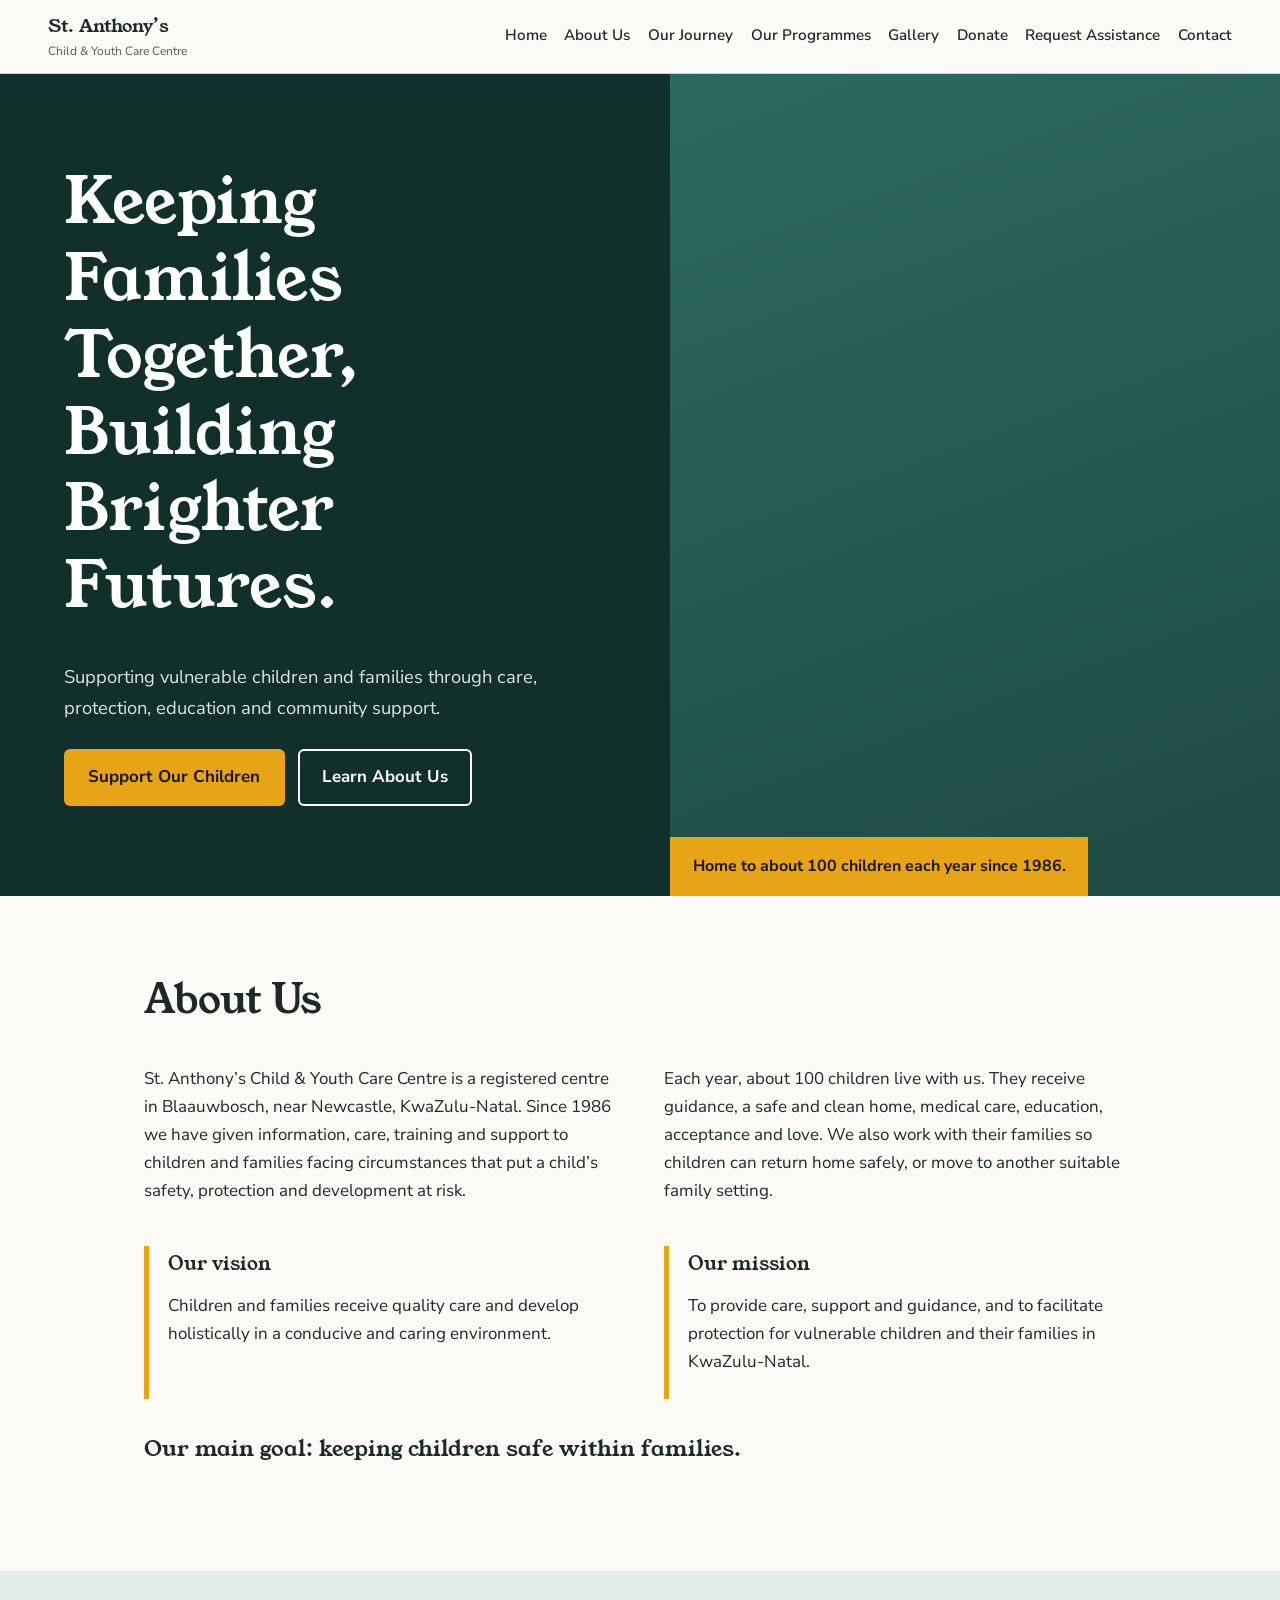
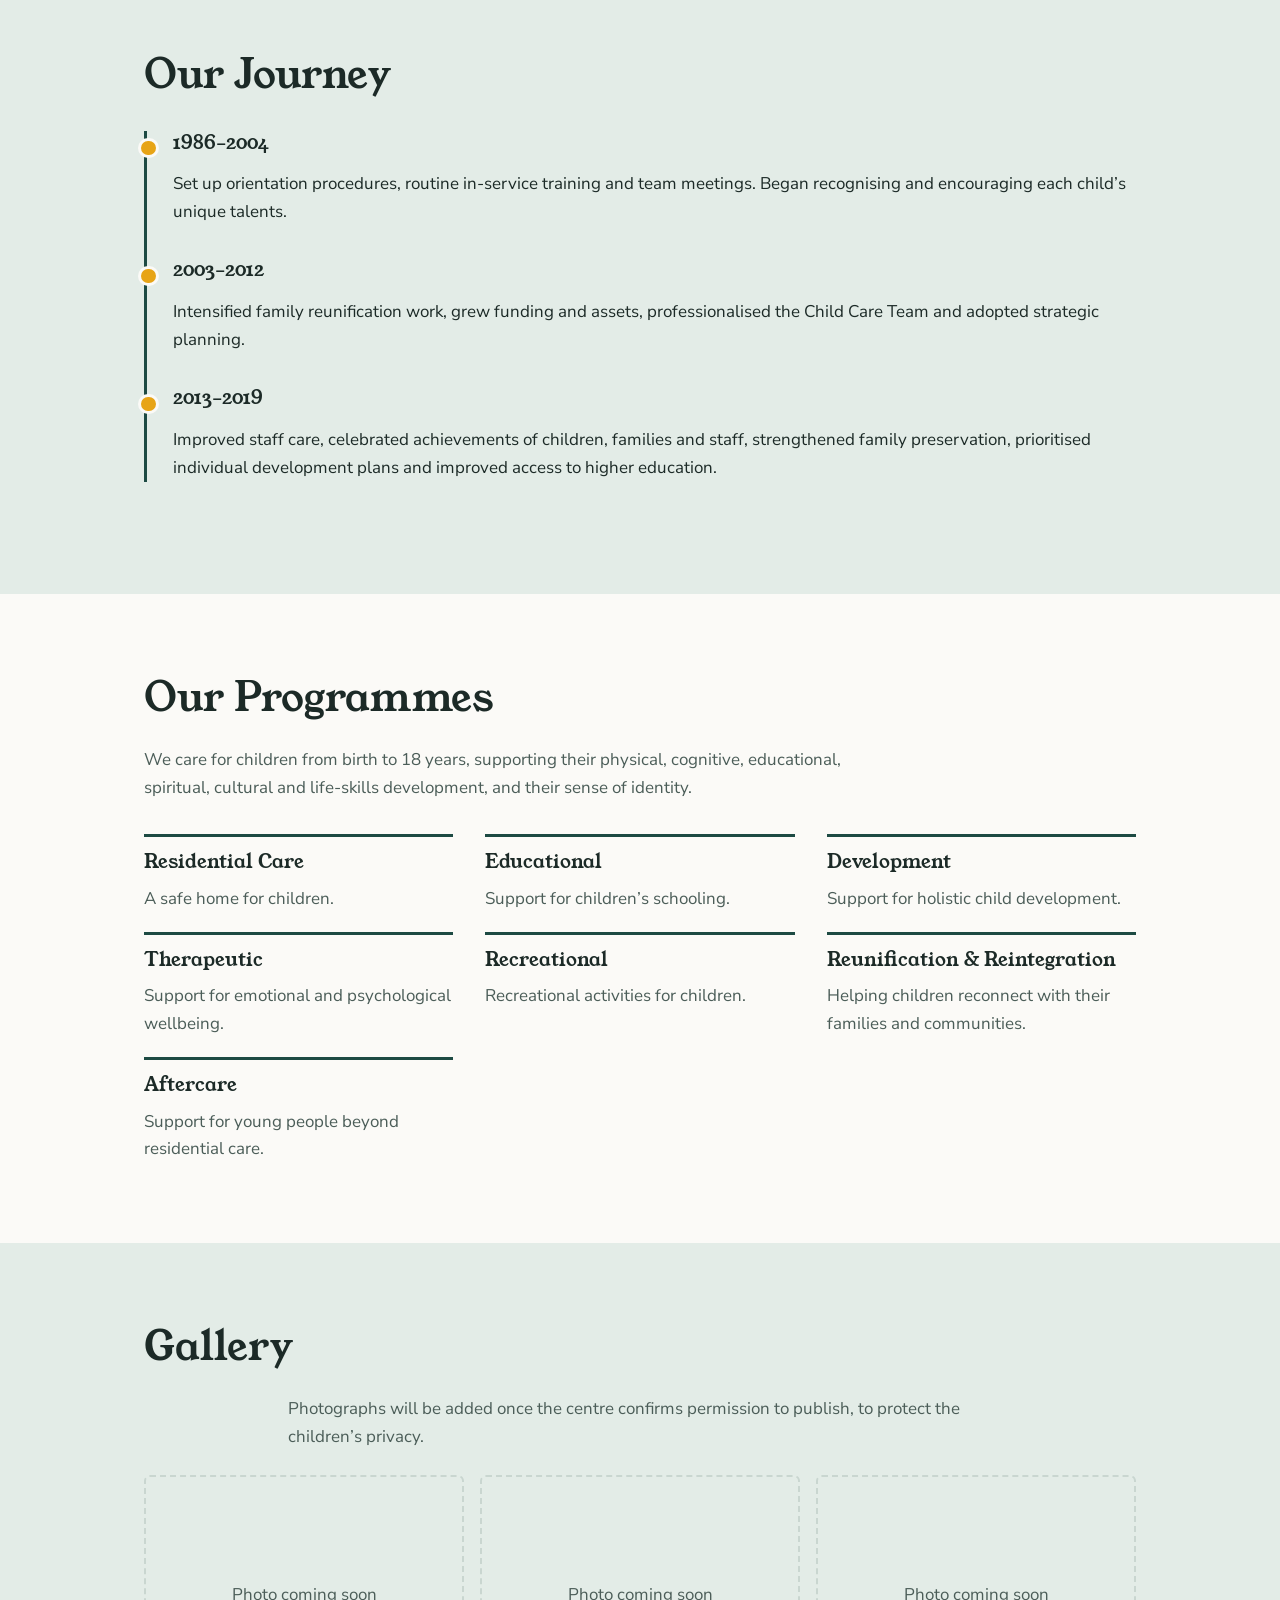
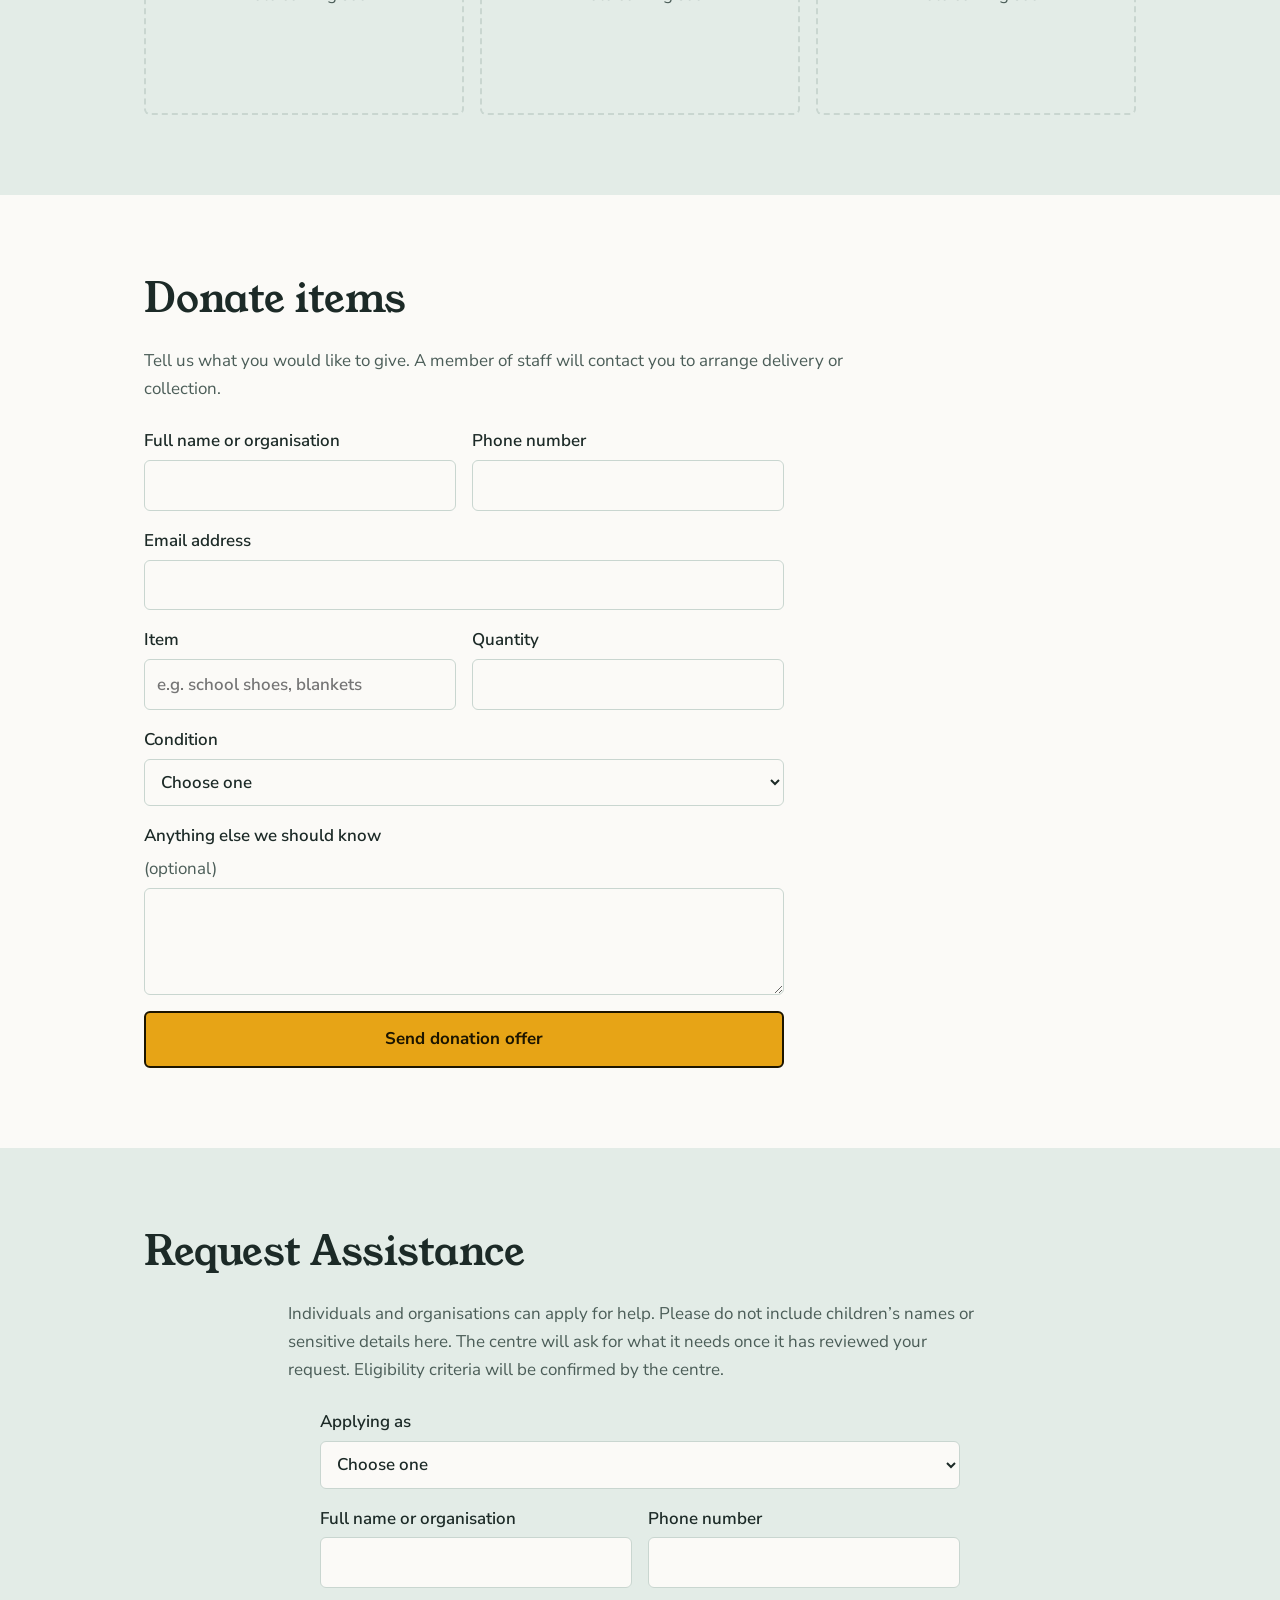
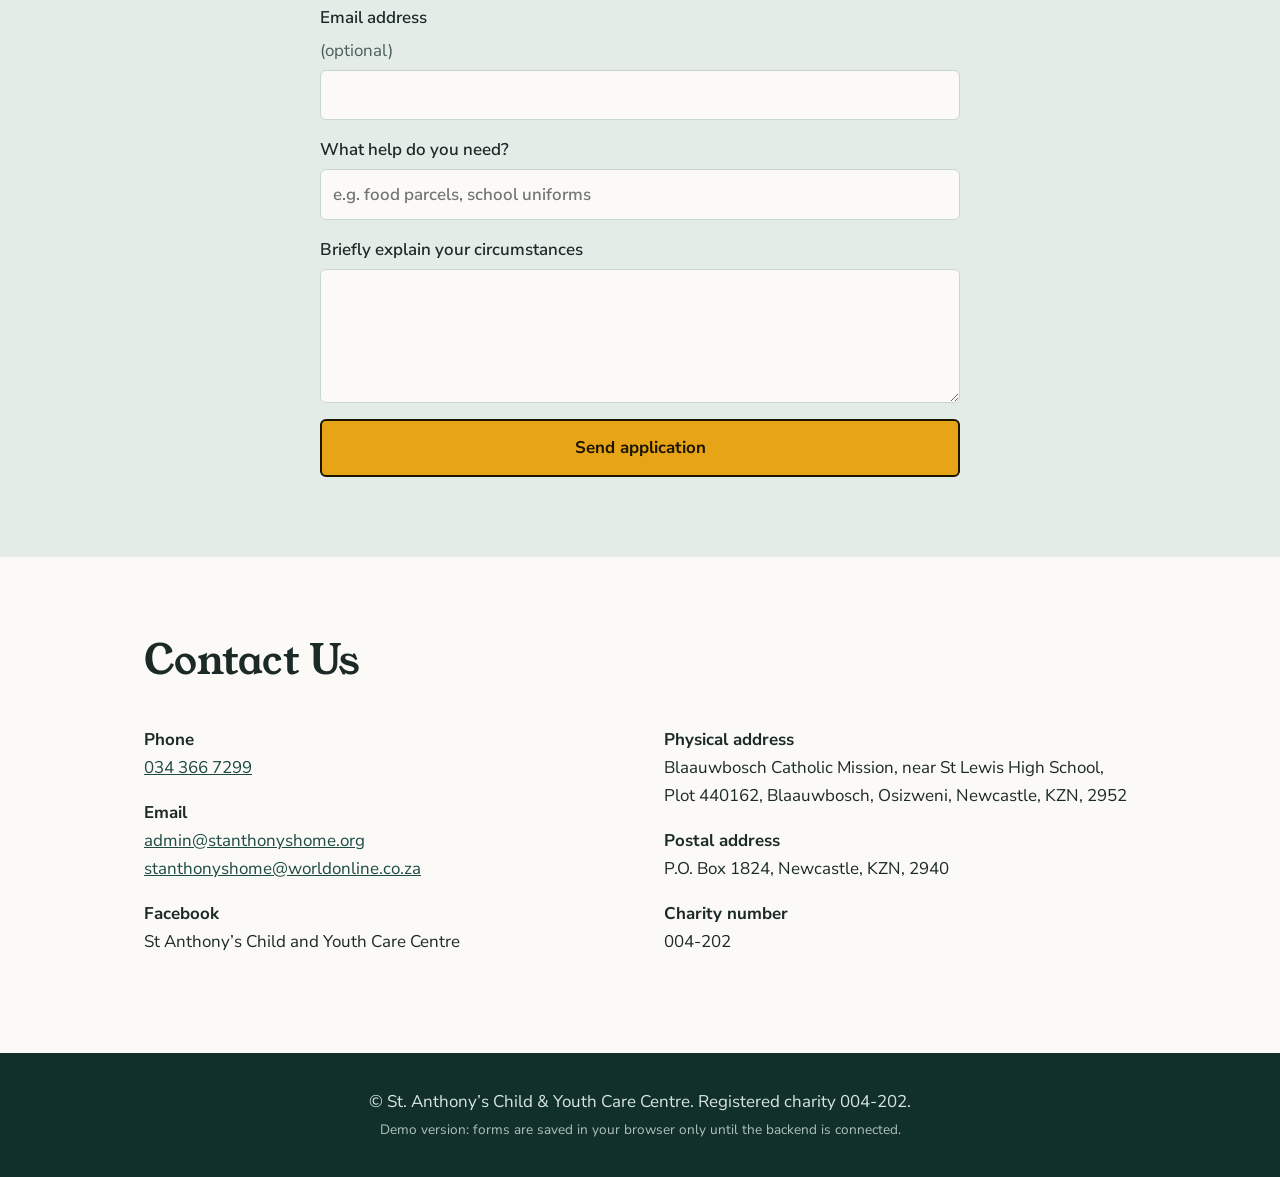
==== index.html @ 373455c6 "Move site files to repo root" ====
<!DOCTYPE html>
<html lang="en">
<head>
<meta charset="UTF-8">
<meta name="viewport" content="width=device-width, initial-scale=1">
<title>St. Anthony’s Child &amp; Youth Care Centre</title>
<meta name="description" content="Supporting vulnerable children and families in Blaauwbosch, KwaZulu-Natal through care, protection, education and community support.">
<link rel="preconnect" href="https://fonts.googleapis.com">
<link rel="preconnect" href="https://fonts.gstatic.com" crossorigin>
<link href="https://fonts.googleapis.com/css2?family=Young+Serif&family=Nunito+Sans:wght@400;600;700&display=swap" rel="stylesheet">
<link rel="stylesheet" href="css/style.css">
</head>
<body>
<a class="skip" href="#main">Skip to content</a>

<header class="site-header">
  <a class="brand" href="#home">St. Anthony’s <span>Child &amp; Youth Care Centre</span></a>
  <button class="nav-toggle" aria-expanded="false" aria-controls="nav">Menu</button>
  <nav id="nav" aria-label="Main">
    <a href="#home">Home</a>
    <a href="#about">About Us</a>
    <a href="#journey">Our Journey</a>
    <a href="#programmes">Our Programmes</a>
    <a href="#gallery">Gallery</a>
    <a href="#donate">Donate</a>
    <a href="#assistance">Request Assistance</a>
    <a href="#contact">Contact</a>
  </nav>
</header>

<main id="main">
<section id="home" class="hero">
  <div class="hero-text">
    <h1>Keeping Families Together, Building Brighter Futures.</h1>
    <p>Supporting vulnerable children and families through care, protection, education and community support.</p>
    <div class="btns">
      <a class="btn primary" href="#donate">Support Our Children</a>
      <a class="btn ghost" href="#about">Learn About Us</a>
    </div>
  </div>
  <div class="hero-photo" role="img" aria-label="Photograph of the centre (placeholder)">
    <img src="images/hero.jpg" alt="Children and staff at St. Anthony’s" onerror="this.remove()">
    <p class="fact">Home to about 100 children each year since 1986.</p>
  </div>
</section>

<section id="about" class="block">
  <h2>About Us</h2>
  <div class="cols">
    <p>St. Anthony’s Child &amp; Youth Care Centre is a registered centre in Blaauwbosch, near Newcastle, KwaZulu-Natal. Since 1986 we have given information, care, training and support to children and families facing circumstances that put a child’s safety, protection and development at risk.</p>
    <p>Each year, about 100 children live with us. They receive guidance, a safe and clean home, medical care, education, acceptance and love. We also work with their families so children can return home safely, or move to another suitable family setting.</p>
  </div>
  <div class="cols two">
    <div class="panel"><h3>Our vision</h3><p>Children and families receive quality care and develop holistically in a conducive and caring environment.</p></div>
    <div class="panel"><h3>Our mission</h3><p>To provide care, support and guidance, and to facilitate protection for vulnerable children and their families in KwaZulu-Natal.</p></div>
  </div>
  <p class="goal">Our main goal: keeping children safe within families.</p>
</section>

<section id="journey" class="block alt">
  <h2>Our Journey</h2>
  <ol class="timeline">
    <li><h3>1986–2004</h3><p>Set up orientation procedures, routine in-service training and team meetings. Began recognising and encouraging each child’s unique talents.</p></li>
    <li><h3>2003–2012</h3><p>Intensified family reunification work, grew funding and assets, professionalised the Child Care Team and adopted strategic planning.</p></li>
    <li><h3>2013–2019</h3><p>Improved staff care, celebrated achievements of children, families and staff, strengthened family preservation, prioritised individual development plans and improved access to higher education.</p></li>
  </ol>
</section>

<section id="programmes" class="block">
  <h2>Our Programmes</h2>
  <p class="lead">We care for children from birth to 18 years, supporting their physical, cognitive, educational, spiritual, cultural and life-skills development, and their sense of identity.</p>
  <ul class="programmes">
    <li><h3>Residential Care</h3><p>A safe home for children.</p></li>
    <li><h3>Educational</h3><p>Support for children’s schooling.</p></li>
    <li><h3>Development</h3><p>Support for holistic child development.</p></li>
    <li><h3>Therapeutic</h3><p>Support for emotional and psychological wellbeing.</p></li>
    <li><h3>Recreational</h3><p>Recreational activities for children.</p></li>
    <li><h3>Reunification &amp; Reintegration</h3><p>Helping children reconnect with their families and communities.</p></li>
    <li><h3>Aftercare</h3><p>Support for young people beyond residential care.</p></li>
  </ul>
</section>

<section id="gallery" class="block alt">
  <h2>Gallery</h2>
  <p class="lead">Photographs will be added once the centre confirms permission to publish, to protect the children’s privacy.</p>
  <div class="gallery">
    <div class="ph">Photo coming soon</div><div class="ph">Photo coming soon</div><div class="ph">Photo coming soon</div>
  </div>
</section>

<section id="donate" class="block">
  <h2>Donate items</h2>
  <p class="lead">Tell us what you would like to give. A member of staff will contact you to arrange delivery or collection.</p>
  <form id="donateForm" class="form" novalidate>
    <div class="row">
      <label>Full name or organisation<input name="name" required autocomplete="name"></label>
      <label>Phone number<input name="phone" type="tel" required autocomplete="tel"></label>
    </div>
    <label>Email address<input name="email" type="email" required autocomplete="email"></label>
    <div class="row">
      <label>Item<input name="item" required placeholder="e.g. school shoes, blankets"></label>
      <label>Quantity<input name="quantity" type="number" min="1" required></label>
    </div>
    <label>Condition
      <select name="condition" required>
        <option value="">Choose one</option><option>New</option><option>Like new</option><option>Good, used</option><option>Fair, used</option>
      </select>
    </label>
    <label>Anything else we should know <span class="opt">(optional)</span><textarea name="notes" rows="3"></textarea></label>
    <p class="error" role="alert" hidden></p>
    <button class="btn primary" type="submit">Send donation offer</button>
  </form>
  <div id="donateDone" class="done" hidden tabindex="-1"></div>
</section>

<section id="assistance" class="block alt">
  <h2>Request Assistance</h2>
  <p class="lead">Individuals and organisations can apply for help. Please do not include children’s names or sensitive details here. The centre will ask for what it needs once it has reviewed your request. Eligibility criteria will be confirmed by the centre.</p>
  <form id="assistForm" class="form" novalidate>
    <label>Applying as
      <select name="type" required><option value="">Choose one</option><option>Individual</option><option>Organisation</option></select>
    </label>
    <div class="row">
      <label>Full name or organisation<input name="name" required></label>
      <label>Phone number<input name="phone" type="tel" required></label>
    </div>
    <label>Email address <span class="opt">(optional)</span><input name="email" type="email"></label>
    <label>What help do you need?<input name="need" required placeholder="e.g. food parcels, school uniforms"></label>
    <label>Briefly explain your circumstances<textarea name="circumstances" rows="4" required></textarea></label>
    <p class="error" role="alert" hidden></p>
    <button class="btn primary" type="submit">Send application</button>
  </form>
  <div id="assistDone" class="done" hidden tabindex="-1"></div>
</section>

<section id="contact" class="block">
  <h2>Contact Us</h2>
  <div class="cols two">
    <div>
      <p><strong>Phone</strong><br><a href="tel:+27343667299">034 366 7299</a></p>
      <p><strong>Email</strong><br><a href="mailto:admin@stanthonyshome.org">admin@stanthonyshome.org</a><br><a href="mailto:stanthonyshome@worldonline.co.za">stanthonyshome@worldonline.co.za</a></p>
      <p><strong>Facebook</strong><br>St Anthony’s Child and Youth Care Centre</p>
    </div>
    <div>
      <p><strong>Physical address</strong><br>Blaauwbosch Catholic Mission, near St Lewis High School, Plot 440162, Blaauwbosch, Osizweni, Newcastle, KZN, 2952</p>
      <p><strong>Postal address</strong><br>P.O. Box 1824, Newcastle, KZN, 2940</p>
      <p><strong>Charity number</strong><br>004-202</p>
    </div>
  </div>
</section>
</main>

<footer class="site-footer">
  <p>© St. Anthony’s Child &amp; Youth Care Centre. Registered charity 004-202.</p>
  <p class="small">Demo version: forms are saved in your browser only until the backend is connected.</p>
</footer>
<script src="js/main.js"></script>
</body>
</html>
---- css/style.css ----
:root{
  --green:#1d4a43; --green-dk:#12302b; --gold:#e7a416; --paper:#fbfaf7; --sage:#e3ece7;
  --ink:#1c2a27; --muted:#4b5d58; --line:#c9d6d0; --err:#a3261f;
}
@media (prefers-color-scheme:dark){
  :root{--paper:#14201e; --sage:#1a2b28; --ink:#eaf1ee; --muted:#a9bbb5; --line:#33504a; --green:#7fc4b4; --green-dk:#0d1a18; --err:#ff9a92}
}
*{box-sizing:border-box}
html{scroll-behavior:smooth;scroll-padding-top:4.5rem}
body{margin:0;font-family:"Nunito Sans",system-ui,sans-serif;font-size:1.06rem;line-height:1.65;background:var(--paper);color:var(--ink)}
h1,h2,h3{font-family:"Young Serif",Georgia,serif;font-weight:400;line-height:1.2;margin:0 0 .6em}
h2{font-size:clamp(1.8rem,4vw,2.5rem)}
h3{font-size:1.2rem}
a{color:var(--green)}
:focus-visible{outline:3px solid var(--gold);outline-offset:2px}
.skip{position:absolute;left:-999px}.skip:focus{left:1rem;top:1rem;background:#fff;color:#000;padding:.5rem;z-index:99}

.site-header{position:sticky;top:0;z-index:10;display:flex;align-items:center;justify-content:space-between;flex-wrap:wrap;gap:.5rem;padding:.7rem clamp(1rem,4vw,3rem);background:var(--paper);border-bottom:1px solid var(--line)}
.brand{font-family:"Young Serif",serif;text-decoration:none;color:var(--ink);font-size:1.15rem}
.brand span{display:block;font-family:"Nunito Sans",sans-serif;font-size:.75rem;color:var(--muted)}
nav{display:flex;gap:1.1rem;flex-wrap:wrap}
nav a{text-decoration:none;color:var(--ink);font-weight:600;font-size:.95rem;padding:.2rem 0;border-bottom:2px solid transparent}
nav a:hover{border-color:var(--gold)}
.nav-toggle{display:none;background:none;border:1px solid var(--line);color:var(--ink);padding:.4rem .8rem;border-radius:6px;font:inherit}
@media(max-width:860px){
  .nav-toggle{display:block}
  nav{display:none;width:100%;flex-direction:column;gap:.4rem;padding:.5rem 0}
  nav.open{display:flex}
}

.hero{display:grid;grid-template-columns:1.1fr 1fr;min-height:70vh;background:var(--green-dk);color:#fff}
.hero-text{padding:clamp(2rem,7vw,6rem) clamp(1.2rem,5vw,4rem);align-self:center}
.hero h1{font-size:clamp(2.2rem,5.5vw,4rem);color:#fff}
.hero p{max-width:34rem;color:#d7e6e0;font-size:1.15rem}
.btns{display:flex;gap:.8rem;flex-wrap:wrap;margin-top:1.6rem}
.hero-photo{position:relative;background:linear-gradient(160deg,#2c6a5f,#1d4a43);min-height:18rem;display:flex;align-items:flex-end}
.hero-photo img{position:absolute;inset:0;width:100%;height:100%;object-fit:cover}
.fact{position:relative;margin:0;padding:1rem 1.4rem;background:var(--gold);color:#1c1500!important;font-weight:700;font-size:1rem!important;max-width:none!important}
@media(max-width:860px){.hero{grid-template-columns:1fr}.hero-photo{min-height:14rem}}

.btn{display:inline-block;padding:.8rem 1.4rem;border-radius:6px;font:inherit;font-weight:700;text-decoration:none;cursor:pointer;border:2px solid transparent}
.btn.primary{background:var(--gold);color:#1c1500}
.btn.primary:hover{background:#f2b52f}
.btn.ghost{border-color:#fff;color:#fff}
.btn.ghost:hover{background:rgba(255,255,255,.12)}
.form .btn.primary,.done .btn.primary{border-color:#1c1500}

.block{padding:clamp(2.5rem,7vw,5rem) clamp(1.2rem,5vw,4rem);max-width:70rem;margin:0 auto}
.alt{max-width:none;background:var(--sage)}
.alt>*{max-width:62rem;margin-left:auto;margin-right:auto}
.lead{max-width:44rem;color:var(--muted)}
.cols{display:grid;gap:1.5rem 3rem;grid-template-columns:1fr 1fr}
.cols.two{margin-top:1.5rem}
@media(max-width:760px){.cols{grid-template-columns:1fr}}
.panel{border-left:5px solid var(--gold);padding:.4rem 0 .4rem 1.2rem}
.goal{font-family:"Young Serif",serif;font-size:1.4rem;margin-top:2rem}

.timeline{list-style:none;margin:2rem auto 0;padding:0 0 0 1.6rem;border-left:3px solid var(--green)}
.timeline li{position:relative;margin-bottom:2rem}
.timeline li::before{content:"";position:absolute;left:-2.15rem;top:.45rem;width:.9rem;height:.9rem;border-radius:50%;background:var(--gold);border:3px solid var(--paper)}

.programmes{list-style:none;padding:0;margin:2rem 0 0;display:grid;grid-template-columns:repeat(auto-fit,minmax(15rem,1fr));gap:1.2rem 2rem}
.programmes li{border-top:3px solid var(--green);padding-top:.8rem}
.programmes p{margin:0;color:var(--muted)}

.gallery{display:grid;grid-template-columns:repeat(auto-fit,minmax(14rem,1fr));gap:1rem;margin-top:1.5rem}
.ph{aspect-ratio:4/3;display:grid;place-items:center;border:2px dashed var(--line);color:var(--muted);border-radius:6px}

.form{display:grid;gap:1rem;max-width:40rem;margin-top:1.5rem}
.row{display:grid;grid-template-columns:1fr 1fr;gap:1rem}
@media(max-width:600px){.row{grid-template-columns:1fr}}
label{display:grid;gap:.3rem;font-weight:600}
.opt{font-weight:400;color:var(--muted)}
input,select,textarea{font:inherit;padding:.65rem .75rem;border:1.5px solid var(--line);border-radius:6px;background:var(--paper);color:var(--ink);width:100%}
input[aria-invalid=true],select[aria-invalid=true],textarea[aria-invalid=true]{border-color:var(--err)}
.error{color:var(--err);font-weight:600;margin:0}
.done{max-width:40rem;margin-top:1.5rem;padding:1.2rem 1.4rem;border-left:5px solid var(--green);background:var(--paper)}
.done .btn{margin-top:.5rem}

.site-footer{background:var(--green-dk);color:#d7e6e0;text-align:center;padding:2rem 1rem}
.site-footer p{margin:.2rem 0}.small{font-size:.85rem;opacity:.8}
@media(prefers-reduced-motion:reduce){html{scroll-behavior:auto}}
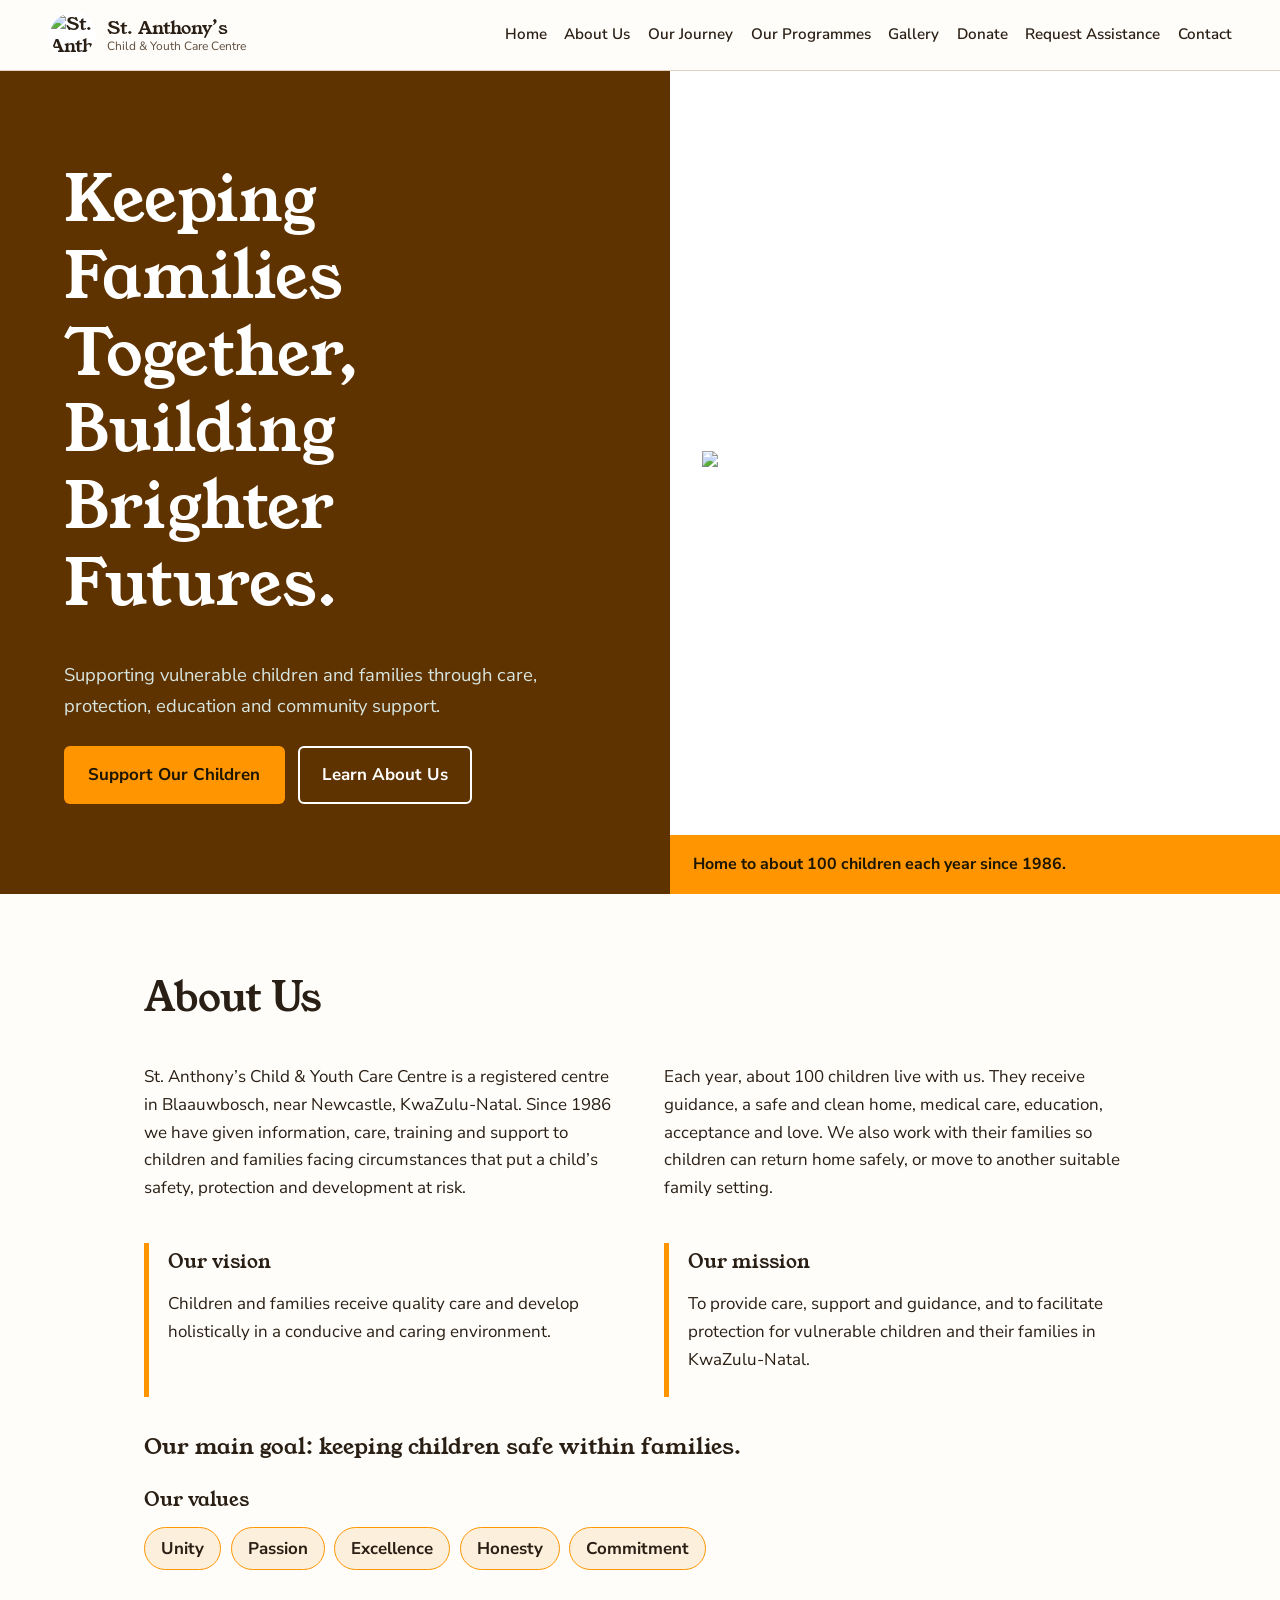
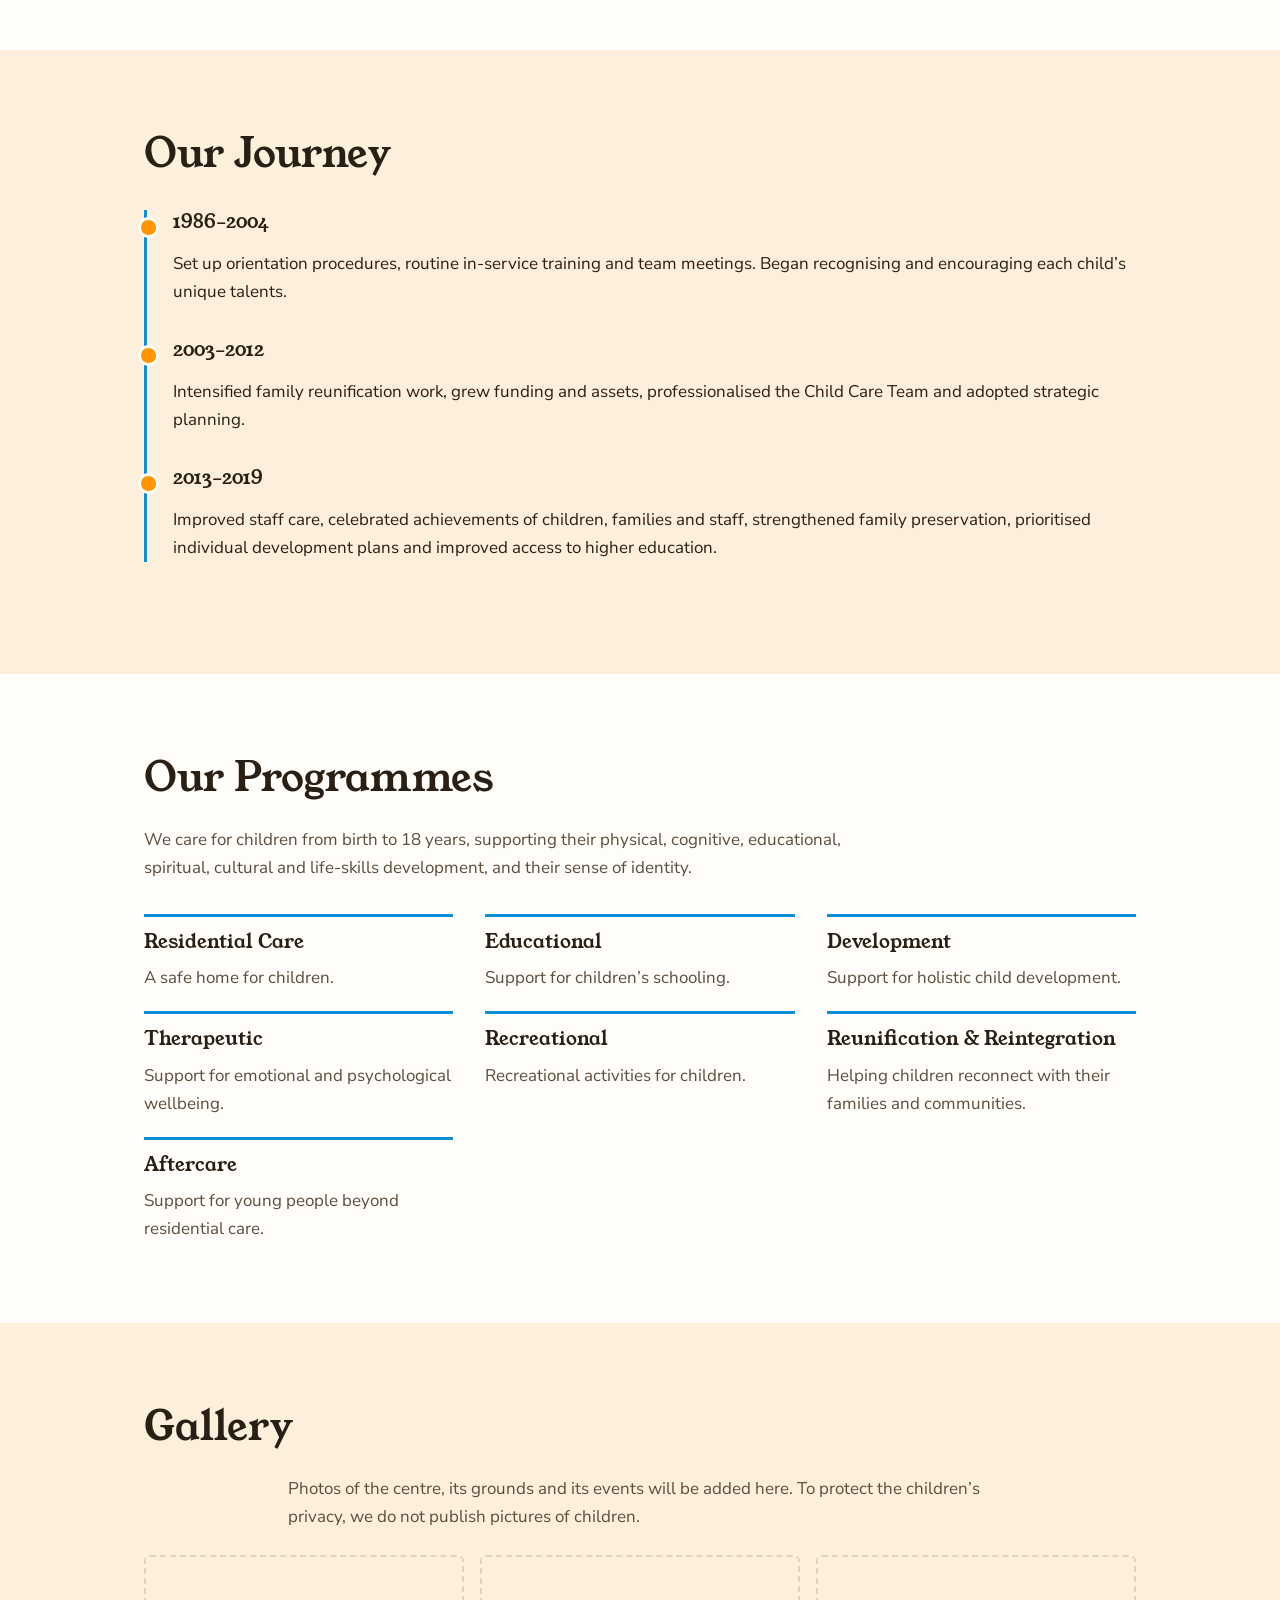
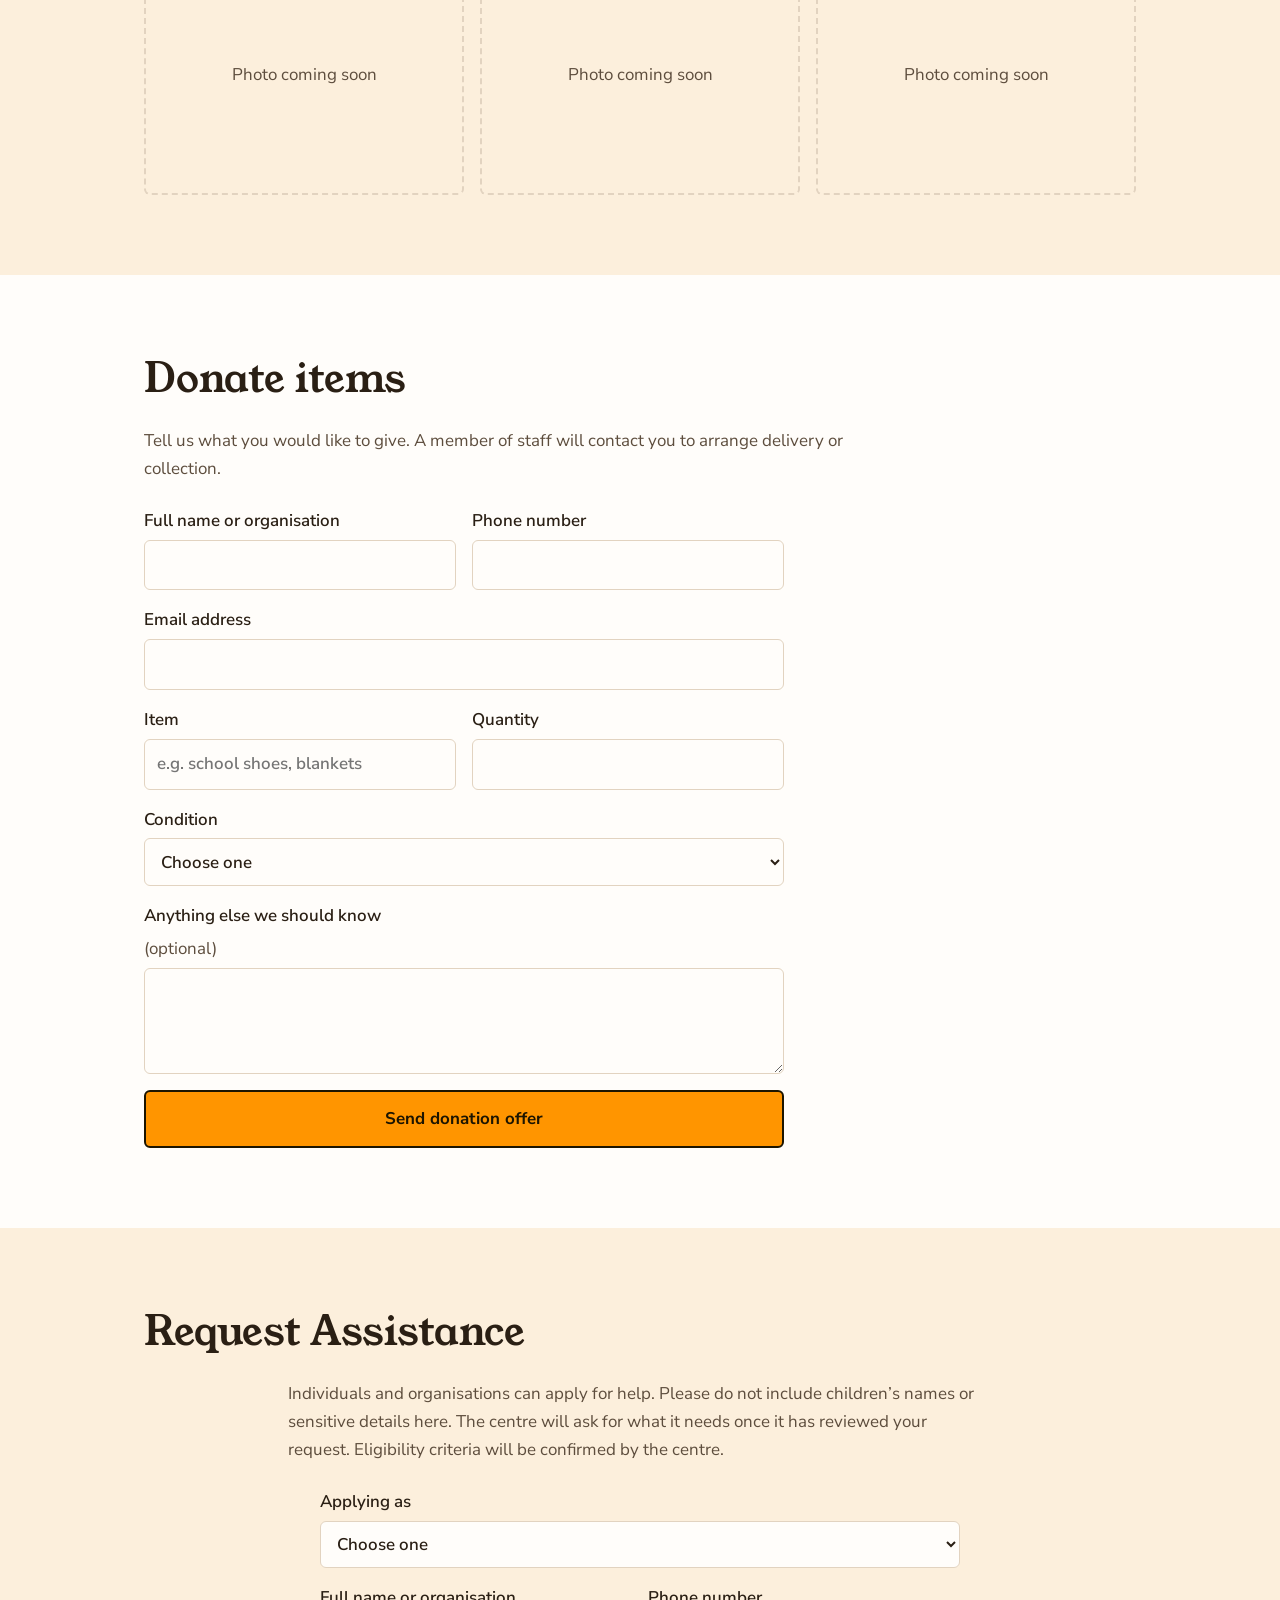
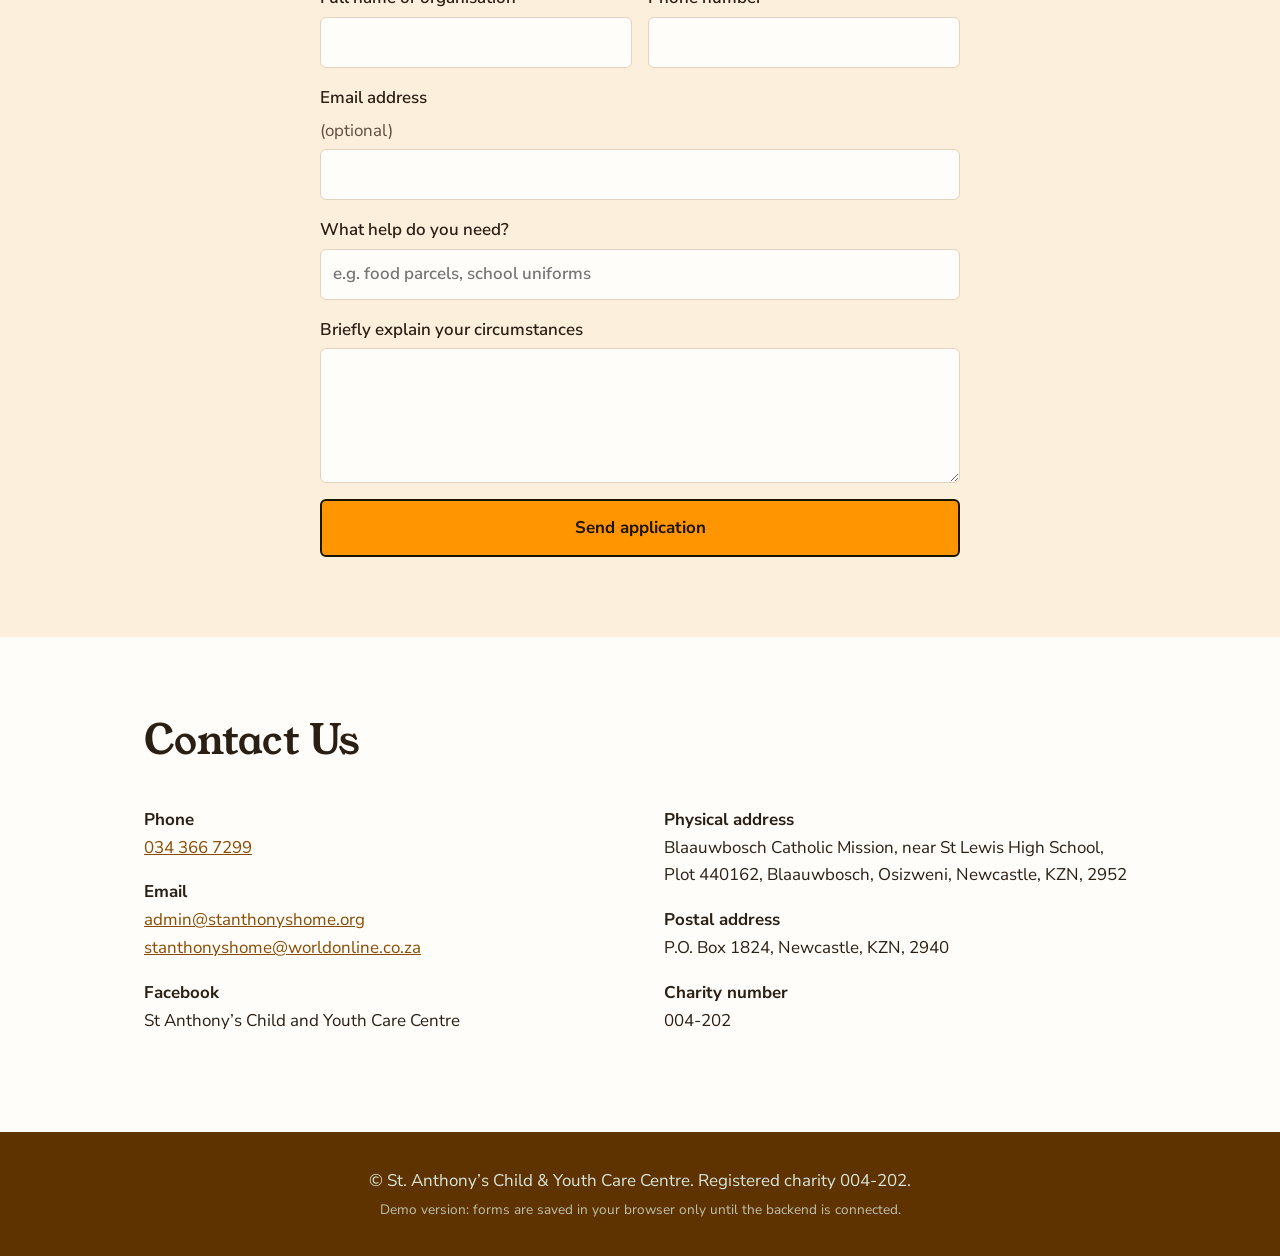
==== commit 61f347b8: "Add logo, brand colours and values" ====
--- a/index.html
+++ b/index.html
@@ -8,13 +8,14 @@
 <link rel="preconnect" href="https://fonts.googleapis.com">
 <link rel="preconnect" href="https://fonts.gstatic.com" crossorigin>
 <link href="https://fonts.googleapis.com/css2?family=Young+Serif&family=Nunito+Sans:wght@400;600;700&display=swap" rel="stylesheet">
+<link rel="icon" href="images/logo.png">
 <link rel="stylesheet" href="css/style.css">
 </head>
 <body>
 <a class="skip" href="#main">Skip to content</a>
 
 <header class="site-header">
-  <a class="brand" href="#home">St. Anthony’s <span>Child &amp; Youth Care Centre</span></a>
+  <a class="brand" href="#home"><img src="images/logo.png" alt="St. Anthony’s logo"><span>St. Anthony’s <small>Child &amp; Youth Care Centre</small></span></a>
   <button class="nav-toggle" aria-expanded="false" aria-controls="nav">Menu</button>
   <nav id="nav" aria-label="Main">
     <a href="#home">Home</a>
@@ -38,8 +39,8 @@
       <a class="btn ghost" href="#about">Learn About Us</a>
     </div>
   </div>
-  <div class="hero-photo" role="img" aria-label="Photograph of the centre (placeholder)">
-    <img src="images/hero.jpg" alt="Children and staff at St. Anthony’s" onerror="this.remove()">
+  <div class="hero-photo">
+    <img src="images/logo.png" alt="St. Anthony’s Child &amp; Youth Care Centre logo">
     <p class="fact">Home to about 100 children each year since 1986.</p>
   </div>
 </section>
@@ -55,6 +56,8 @@
     <div class="panel"><h3>Our mission</h3><p>To provide care, support and guidance, and to facilitate protection for vulnerable children and their families in KwaZulu-Natal.</p></div>
   </div>
   <p class="goal">Our main goal: keeping children safe within families.</p>
+  <h3>Our values</h3>
+  <ul class="values"><li>Unity</li><li>Passion</li><li>Excellence</li><li>Honesty</li><li>Commitment</li></ul>
 </section>
 
 <section id="journey" class="block alt">
@@ -82,7 +85,7 @@
 
 <section id="gallery" class="block alt">
   <h2>Gallery</h2>
-  <p class="lead">Photographs will be added once the centre confirms permission to publish, to protect the children’s privacy.</p>
+  <p class="lead">Photos of the centre, its grounds and its events will be added here. To protect the children’s privacy, we do not publish pictures of children.</p>
   <div class="gallery">
     <div class="ph">Photo coming soon</div><div class="ph">Photo coming soon</div><div class="ph">Photo coming soon</div>
   </div>
@@ -156,4 +159,4 @@
 </footer>
 <script src="js/main.js"></script>
 </body>
-</html>
+</html>
--- a/css/style.css
+++ b/css/style.css
@@ -1,9 +1,9 @@
 :root{
-  --green:#1d4a43; --green-dk:#12302b; --gold:#e7a416; --paper:#fbfaf7; --sage:#e3ece7;
-  --ink:#1c2a27; --muted:#4b5d58; --line:#c9d6d0; --err:#a3261f;
+  --green:#8a4b00; --green-dk:#5f3300; --gold:#ff9500; --blue:#0b8fd6; --paper:#fffdfa; --sage:#fcefdc;
+  --ink:#2a1f14; --muted:#5d4d3d; --line:#e2d3c0; --err:#a3261f;
 }
 @media (prefers-color-scheme:dark){
-  :root{--paper:#14201e; --sage:#1a2b28; --ink:#eaf1ee; --muted:#a9bbb5; --line:#33504a; --green:#7fc4b4; --green-dk:#0d1a18; --err:#ff9a92}
+  :root{--paper:#1c150e; --sage:#2a2016; --ink:#f6ede2; --muted:#c9b8a3; --line:#4a3a29; --green:#ffb54d; --green-dk:#120c06; --blue:#5cc0f5; --err:#ff9a92}
 }
 *{box-sizing:border-box}
 html{scroll-behavior:smooth;scroll-padding-top:4.5rem}
@@ -16,8 +16,9 @@
 .skip{position:absolute;left:-999px}.skip:focus{left:1rem;top:1rem;background:#fff;color:#000;padding:.5rem;z-index:99}
 
 .site-header{position:sticky;top:0;z-index:10;display:flex;align-items:center;justify-content:space-between;flex-wrap:wrap;gap:.5rem;padding:.7rem clamp(1rem,4vw,3rem);background:var(--paper);border-bottom:1px solid var(--line)}
-.brand{font-family:"Young Serif",serif;text-decoration:none;color:var(--ink);font-size:1.15rem}
-.brand span{display:block;font-family:"Nunito Sans",sans-serif;font-size:.75rem;color:var(--muted)}
+.brand{display:flex;align-items:center;gap:.7rem;font-family:"Young Serif",serif;text-decoration:none;color:var(--ink);font-size:1.15rem;line-height:1.2}
+.brand img{width:48px;height:48px;object-fit:contain;background:#fff;border-radius:50%;padding:2px}
+.brand small{display:block;font-family:"Nunito Sans",sans-serif;font-size:.75rem;color:var(--muted)}
 nav{display:flex;gap:1.1rem;flex-wrap:wrap}
 nav a{text-decoration:none;color:var(--ink);font-weight:600;font-size:.95rem;padding:.2rem 0;border-bottom:2px solid transparent}
 nav a:hover{border-color:var(--gold)}
@@ -33,8 +34,8 @@
 .hero h1{font-size:clamp(2.2rem,5.5vw,4rem);color:#fff}
 .hero p{max-width:34rem;color:#d7e6e0;font-size:1.15rem}
 .btns{display:flex;gap:.8rem;flex-wrap:wrap;margin-top:1.6rem}
-.hero-photo{position:relative;background:linear-gradient(160deg,#2c6a5f,#1d4a43);min-height:18rem;display:flex;align-items:flex-end}
-.hero-photo img{position:absolute;inset:0;width:100%;height:100%;object-fit:cover}
+.hero-photo{position:relative;background:#fff;min-height:18rem;display:flex;flex-direction:column;justify-content:flex-end}
+.hero-photo img{flex:1;min-height:0;width:100%;max-height:26rem;object-fit:contain;padding:2rem}
 .fact{position:relative;margin:0;padding:1rem 1.4rem;background:var(--gold);color:#1c1500!important;font-weight:700;font-size:1rem!important;max-width:none!important}
 @media(max-width:860px){.hero{grid-template-columns:1fr}.hero-photo{min-height:14rem}}
 
@@ -55,12 +56,12 @@
 .panel{border-left:5px solid var(--gold);padding:.4rem 0 .4rem 1.2rem}
 .goal{font-family:"Young Serif",serif;font-size:1.4rem;margin-top:2rem}
 
-.timeline{list-style:none;margin:2rem auto 0;padding:0 0 0 1.6rem;border-left:3px solid var(--green)}
+.timeline{list-style:none;margin:2rem auto 0;padding:0 0 0 1.6rem;border-left:3px solid var(--blue)}
 .timeline li{position:relative;margin-bottom:2rem}
 .timeline li::before{content:"";position:absolute;left:-2.15rem;top:.45rem;width:.9rem;height:.9rem;border-radius:50%;background:var(--gold);border:3px solid var(--paper)}
 
 .programmes{list-style:none;padding:0;margin:2rem 0 0;display:grid;grid-template-columns:repeat(auto-fit,minmax(15rem,1fr));gap:1.2rem 2rem}
-.programmes li{border-top:3px solid var(--green);padding-top:.8rem}
+.programmes li{border-top:3px solid var(--blue);padding-top:.8rem}
 .programmes p{margin:0;color:var(--muted)}
 
 .gallery{display:grid;grid-template-columns:repeat(auto-fit,minmax(14rem,1fr));gap:1rem;margin-top:1.5rem}
@@ -77,6 +78,9 @@
 .done{max-width:40rem;margin-top:1.5rem;padding:1.2rem 1.4rem;border-left:5px solid var(--green);background:var(--paper)}
 .done .btn{margin-top:.5rem}
 
+.values{list-style:none;display:flex;flex-wrap:wrap;gap:.6rem;padding:0;margin:1rem 0 0}
+.values li{padding:.4rem 1rem;border-radius:999px;background:var(--sage);border:1.5px solid var(--gold);font-weight:700}
+.alt .values li{background:var(--paper)}
 .site-footer{background:var(--green-dk);color:#d7e6e0;text-align:center;padding:2rem 1rem}
 .site-footer p{margin:.2rem 0}.small{font-size:.85rem;opacity:.8}
-@media(prefers-reduced-motion:reduce){html{scroll-behavior:auto}}
+@media(prefers-reduced-motion:reduce){html{scroll-behavior:auto}}
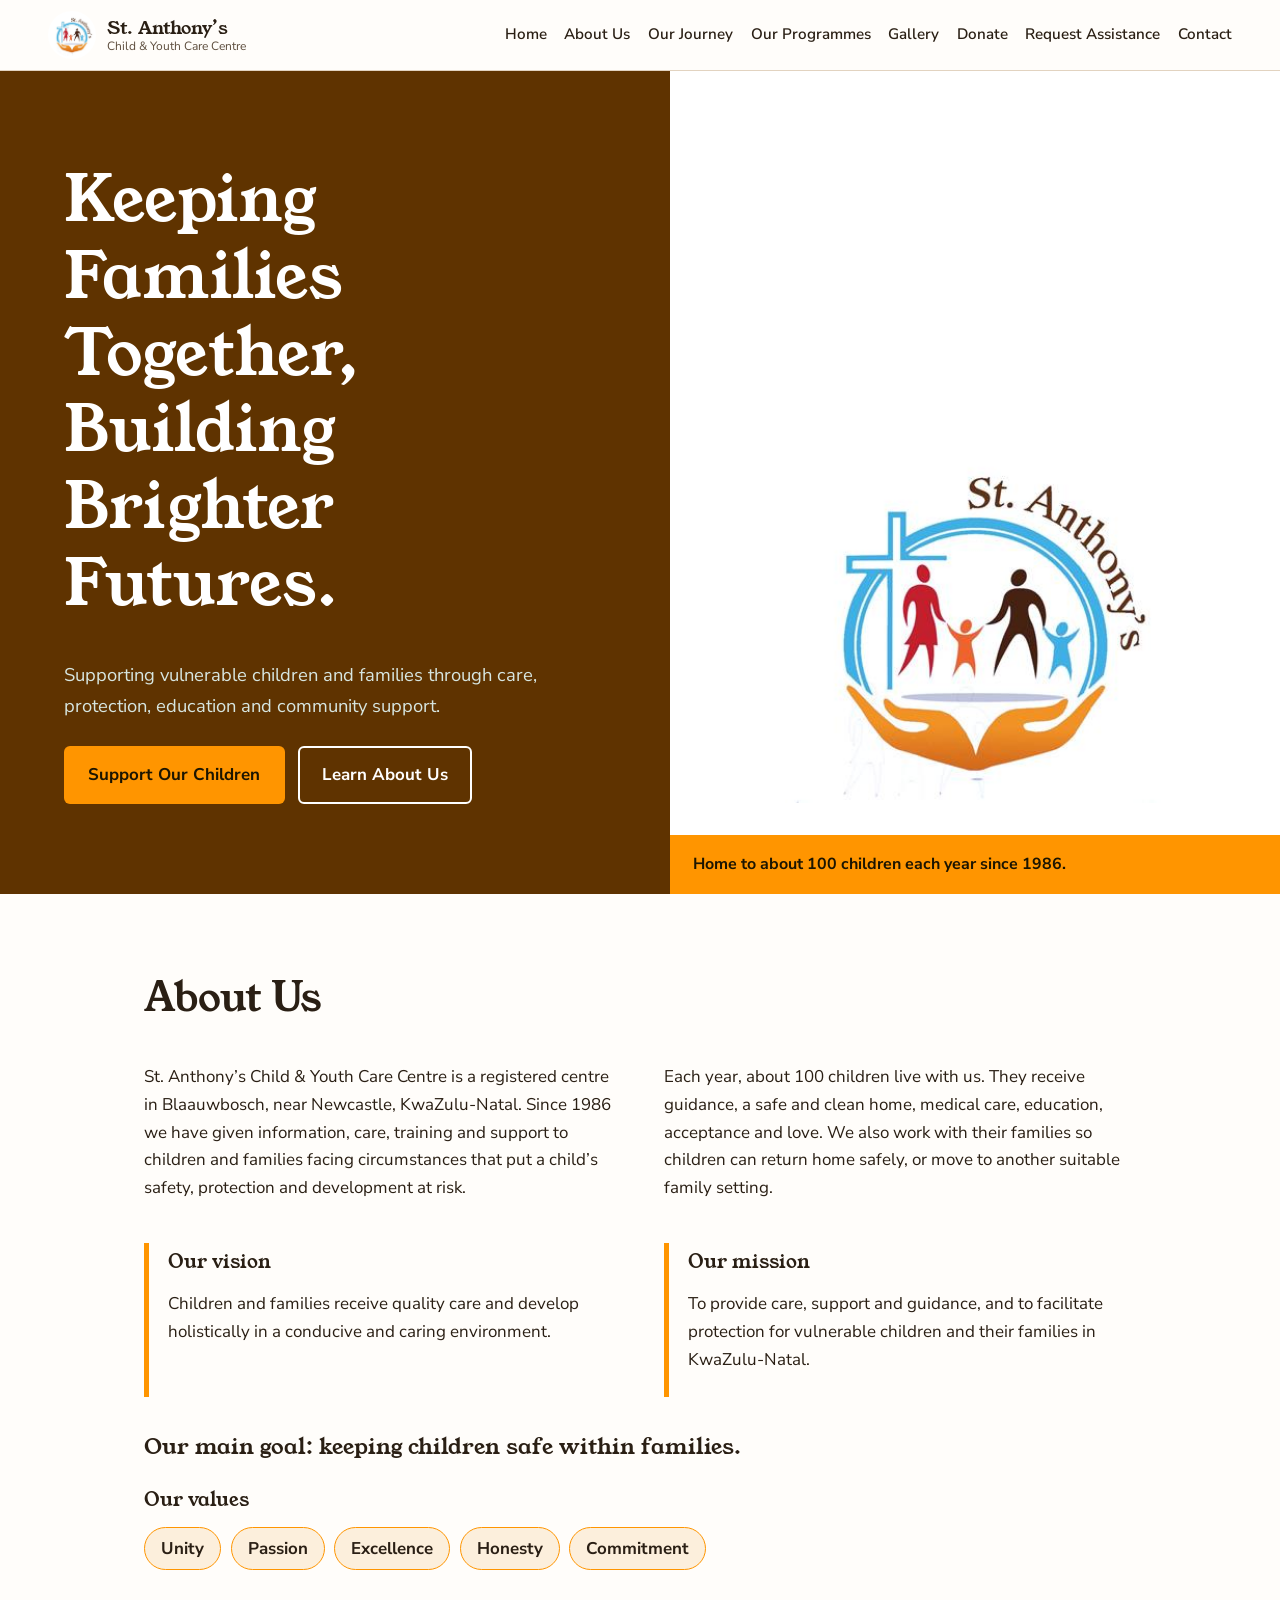
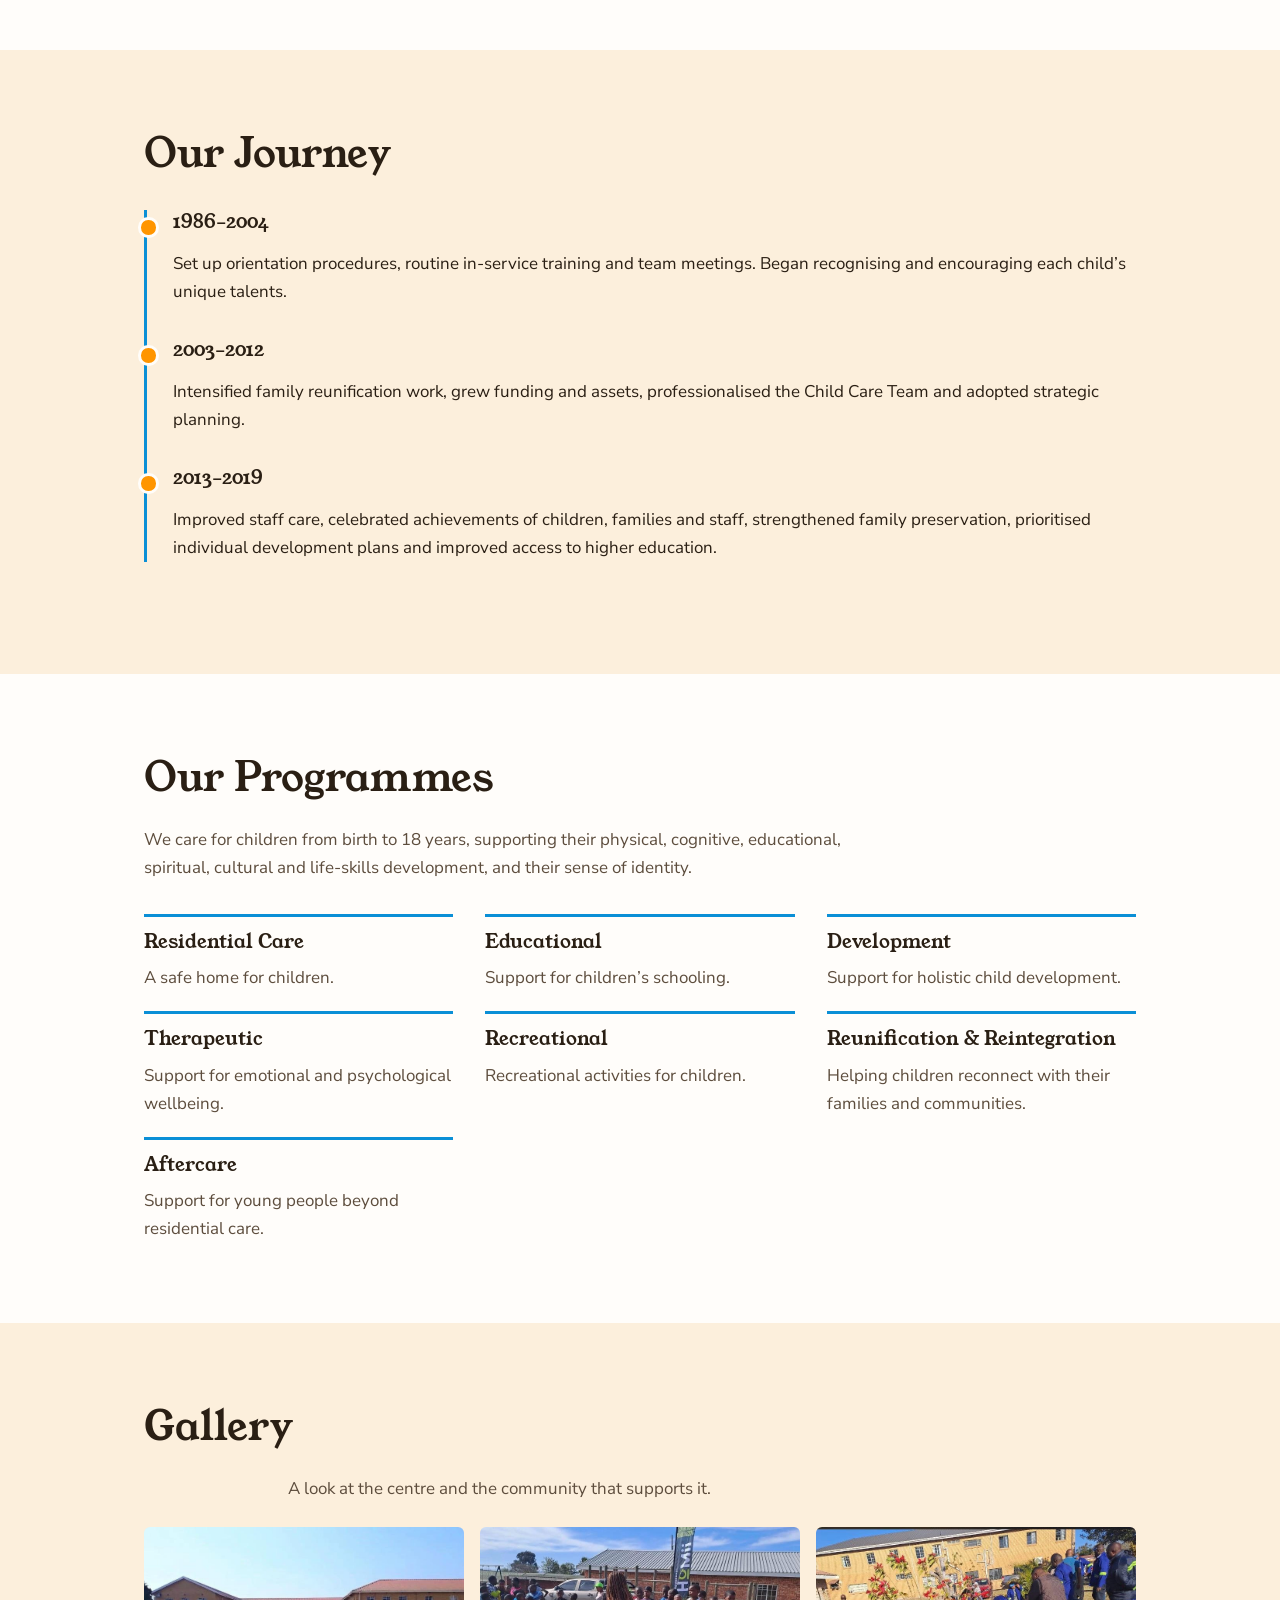
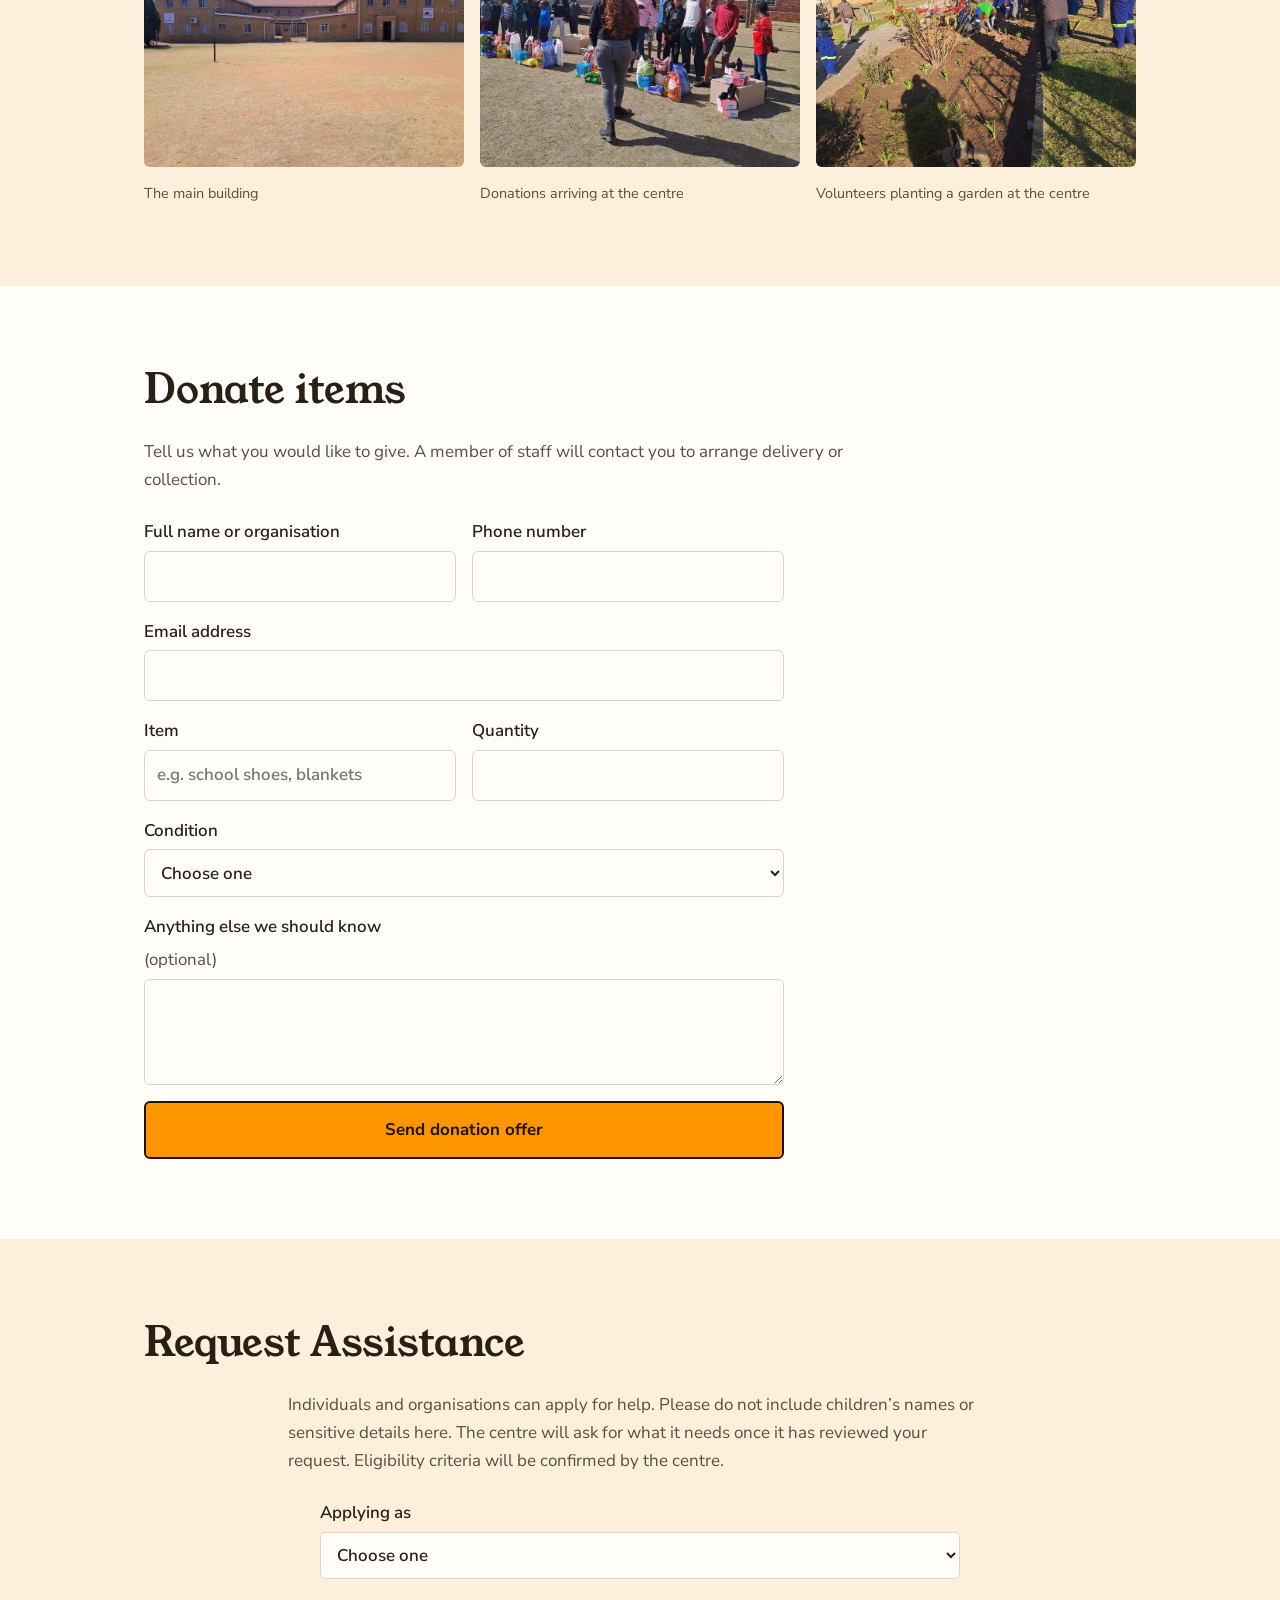
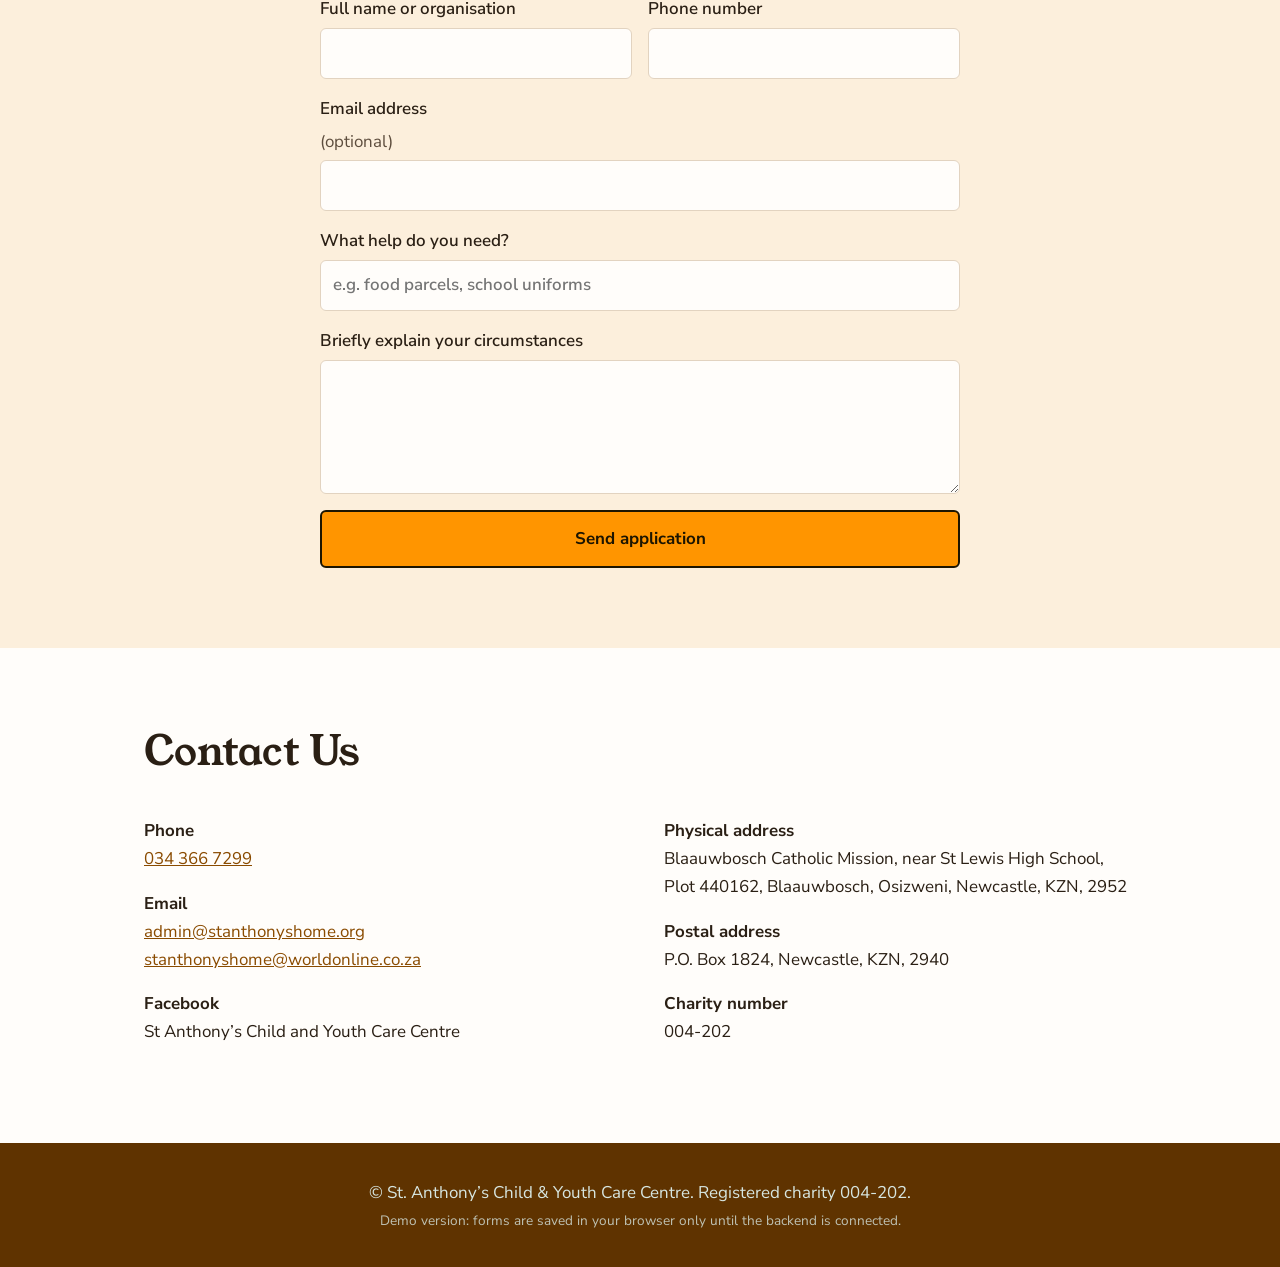
==== commit 0326c725: "Add gallery photos and update README" ====
--- a/index.html
+++ b/index.html
@@ -85,9 +85,20 @@
 
 <section id="gallery" class="block alt">
   <h2>Gallery</h2>
-  <p class="lead">Photos of the centre, its grounds and its events will be added here. To protect the children’s privacy, we do not publish pictures of children.</p>
+  <p class="lead">A look at the centre and the community that supports it.</p>
   <div class="gallery">
-    <div class="ph">Photo coming soon</div><div class="ph">Photo coming soon</div><div class="ph">Photo coming soon</div>
+    <figure>
+      <img src="images/gallery-building.jpg" alt="The two-storey brick main building of St. Anthony’s, seen across the open field">
+      <figcaption>The main building</figcaption>
+    </figure>
+    <figure>
+      <img class="tall" src="images/gallery-donations.jpg" alt="Donated food, shoes and supplies laid out on the grounds as children gather for a handover">
+      <figcaption>Donations arriving at the centre</figcaption>
+    </figure>
+    <figure>
+      <img src="images/gallery-garden.jpg" alt="A group of adults planting a flower bed in front of the main building">
+      <figcaption>Volunteers planting a garden at the centre</figcaption>
+    </figure>
   </div>
 </section>
 
--- a/css/style.css
+++ b/css/style.css
@@ -83,4 +83,8 @@
 .alt .values li{background:var(--paper)}
 .site-footer{background:var(--green-dk);color:#d7e6e0;text-align:center;padding:2rem 1rem}
 .site-footer p{margin:.2rem 0}.small{font-size:.85rem;opacity:.8}
-@media(prefers-reduced-motion:reduce){html{scroll-behavior:auto}}+@media(prefers-reduced-motion:reduce){html{scroll-behavior:auto}}
+.gallery figure{margin:0}
+.gallery img{width:100%;aspect-ratio:4/3;object-fit:cover;border-radius:6px}
+.gallery img.tall{object-position:center 60%}
+.gallery figcaption{font-size:.9rem;color:var(--muted);margin-top:.4rem}
